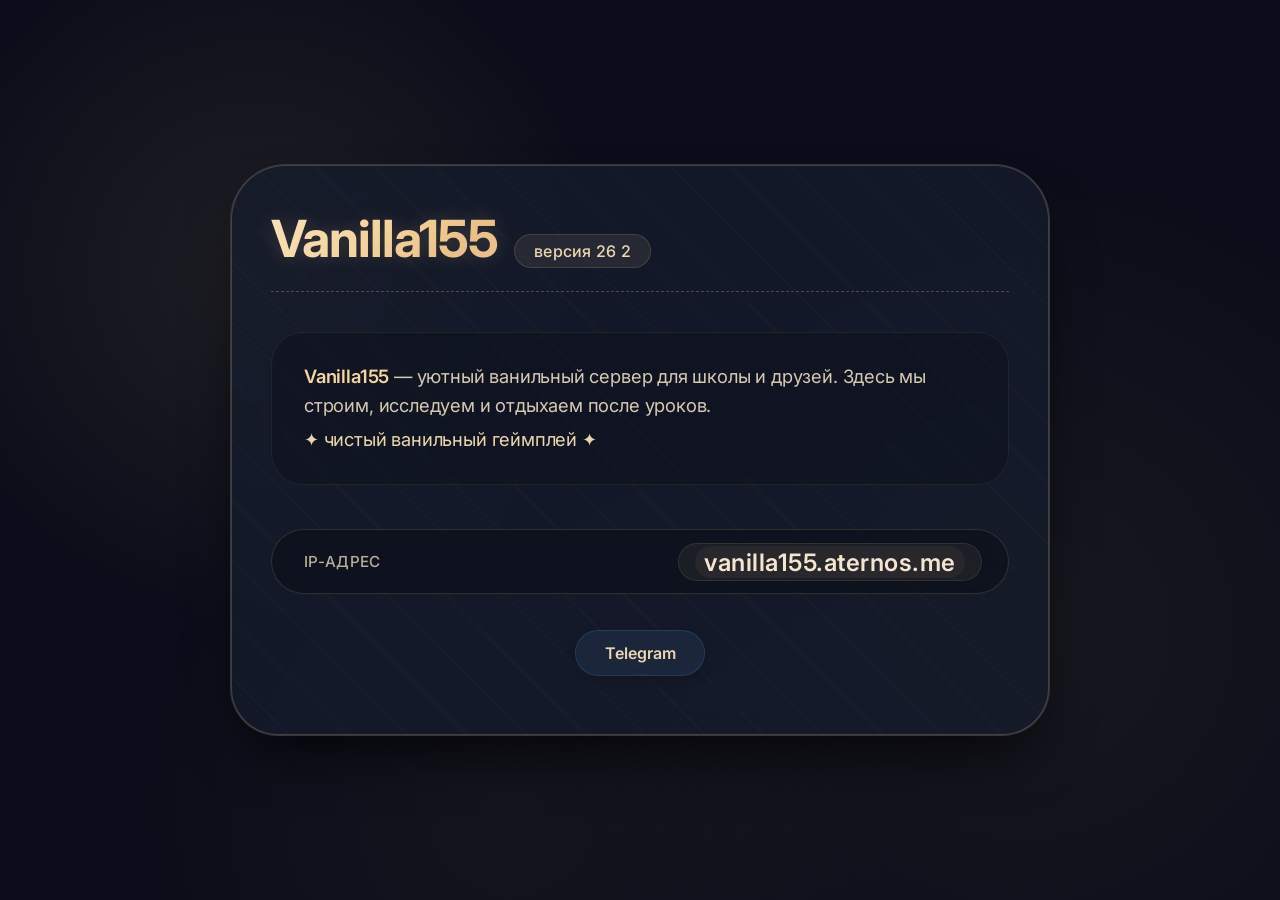
==== index.html @ 127abeaf "Update and rename web.html to index.html" ====
<!DOCTYPE html>
<html lang="ru">
<head>
  <meta charset="UTF-8">
  <meta name="viewport" content="width=device-width, initial-scale=1.0, maximum-scale=1.0, user-scalable=yes">
  <title>Vanilla155</title>
  <link rel="preconnect" href="https://fonts.googleapis.com">
  <link rel="preconnect" href="https://fonts.gstatic.com" crossorigin>
  <link href="https://fonts.googleapis.com/css2?family=Inter:ital,opsz,wght@0,14..32,400..700;1,14..32,500..700&display=swap" rel="stylesheet">
  <style>
    * {
      margin: 0;
      padding: 0;
      box-sizing: border-box;
    }

    body {
      background: #0b0e1a;
      font-family: 'Inter', sans-serif;
      min-height: 100vh;
      display: flex;
      align-items: center;
      justify-content: center;
      padding: 2rem 1rem;
      position: relative;
      overflow-x: hidden;
    }

    body::before {
      content: '';
      position: fixed;
      inset: 0;
      background: 
        radial-gradient(circle at 20% 30%, rgba(255, 215, 150, 0.08) 0%, transparent 30%),
        radial-gradient(circle at 80% 70%, rgba(230, 180, 120, 0.06) 0%, transparent 40%),
        radial-gradient(circle at 40% 90%, rgba(200, 150, 100, 0.05) 0%, transparent 35%);
      z-index: 0;
      pointer-events: none;
    }

    .server-card {
      position: relative;
      z-index: 2;
      max-width: 820px;
      width: 100%;
      background: rgba(22, 28, 46, 0.75);
      backdrop-filter: blur(12px);
      -webkit-backdrop-filter: blur(12px);
      border-radius: 56px 56px 48px 48px;
      padding: 2.8rem 2.5rem 3.2rem;
      box-shadow: 0 30px 60px -20px rgba(0, 0, 0, 0.8), 0 0 0 1px rgba(255, 215, 150, 0.2) inset;
      border: 1px solid rgba(255, 215, 150, 0.15);
    }

    .server-card::after {
      content: '';
      position: absolute;
      inset: 0;
      border-radius: 56px 56px 48px 48px;
      background: repeating-linear-gradient(45deg, transparent, transparent 40px, rgba(255, 215, 150, 0.01) 40px, rgba(255, 215, 150, 0.02) 42px);
      pointer-events: none;
      z-index: 0;
    }

    .card-content {
      position: relative;
      z-index: 3;
    }

    .header {
      display: flex;
      flex-wrap: wrap;
      align-items: center;
      gap: 1.2rem 2rem;
      margin-bottom: 2.5rem;
      border-bottom: 1px dashed rgba(255, 215, 150, 0.25);
      padding-bottom: 1.4rem;
    }

    .server-avatar {
      width: 72px;
      height: 72px;
      border-radius: 50%;
      object-fit: cover;
      border: 2px solid rgba(255, 215, 150, 0.3);
      box-shadow: 0 0 20px rgba(245, 205, 140, 0.15);
      flex-shrink: 0;
      background: #1e2538;
    }

    .server-title-group {
      display: flex;
      flex-wrap: wrap;
      align-items: baseline;
      gap: 0.5rem 1rem;
      flex: 1;
    }

    .server-name {
      font-size: 3.2rem;
      font-weight: 700;
      letter-spacing: -0.02em;
      background: linear-gradient(135deg, #f7e3c0 0%, #f5d5a0 45%, #eac08a 80%);
      -webkit-background-clip: text;
      -webkit-text-fill-color: transparent;
      background-clip: text;
      text-shadow: 0 0 20px rgba(245, 205, 140, 0.2);
      line-height: 1.1;
    }

    .server-version {
      font-size: 1rem;
      font-weight: 500;
      background: rgba(255, 215, 150, 0.08);
      backdrop-filter: blur(4px);
      -webkit-backdrop-filter: blur(4px);
      padding: 0.4rem 1.2rem;
      border-radius: 40px;
      color: #ecd6b0;
      border: 1px solid rgba(255, 215, 150, 0.15);
      letter-spacing: 0.3px;
      white-space: nowrap;
    }

    .description-block {
      background: rgba(0,0,0,0.2);
      border-radius: 32px;
      padding: 1.8rem 2rem;
      margin: 1.8rem 0 2.8rem;
      border: 1px solid rgba(255, 215, 150, 0.08);
      backdrop-filter: blur(4px);
      display: flex;
      align-items: center;
      gap: 1.5rem;
      flex-wrap: wrap;
    }

    .description-icon {
      width: 56px;
      height: 56px;
      object-fit: contain;
      flex-shrink: 0;
      border-radius: 12px;
      filter: drop-shadow(0 4px 8px rgba(0,0,0,0.3));
    }

    .description-block p {
      font-size: 1.15rem;
      line-height: 1.6;
      color: #d6c9b2;
      font-weight: 400;
      letter-spacing: -0.01em;
      flex: 1;
      min-width: 200px;
    }

    .description-block strong {
      color: #f5d5a0;
      font-weight: 600;
    }

    .description-block .tagline {
      color: #ecd6b0;
      display: inline-block;
      margin-top: 0.3rem;
    }

    .ip-section {
      display: flex;
      flex-wrap: wrap;
      align-items: center;
      justify-content: space-between;
      gap: 1.2rem;
      background: rgba(0,0,0,0.3);
      padding: 0.8rem 1.6rem 0.8rem 2rem;
      border-radius: 80px;
      border: 1px solid rgba(255, 215, 150, 0.15);
      backdrop-filter: blur(4px);
      margin: 2.8rem 0 2.2rem;
    }

    .ip-label {
      display: flex;
      align-items: center;
      gap: 0.6rem;
      font-weight: 500;
      color: #b9ad9a;
      font-size: 0.95rem;
      letter-spacing: 0.3px;
      text-transform: uppercase;
    }

    .ip-icon {
      width: 28px;
      height: 28px;
      object-fit: contain;
      filter: drop-shadow(0 2px 4px rgba(0,0,0,0.3));
    }

    .ip-address {
      font-family: 'Inter', monospace;
      font-weight: 600;
      font-size: 1.5rem;
      color: #f5e5d0;
      letter-spacing: 0.5px;
      background: rgba(255, 215, 150, 0.06);
      padding: 0.2rem 1rem;
      border-radius: 40px;
      border: 1px solid rgba(255, 215, 150, 0.1);
      word-break: break-all;
      text-align: center;
    }

    .ip-address span {
      background: rgba(255, 215, 150, 0.05);
      padding: 0.1rem 0.6rem;
      border-radius: 30px;
    }

    .social-links {
      display: flex;
      flex-wrap: wrap;
      align-items: center;
      justify-content: center;
      gap: 1rem 1.5rem;
      margin: 2rem 0 0.5rem;
    }

    .social-btn {
      display: inline-flex;
      align-items: center;
      gap: 0.7rem;
      padding: 0.75rem 1.8rem;
      border-radius: 60px;
      font-weight: 600;
      font-size: 1rem;
      text-decoration: none;
      transition: all 0.2s ease;
      border: 1px solid rgba(255, 215, 150, 0.1);
      backdrop-filter: blur(4px);
      background: rgba(0, 0, 0, 0.25);
      color: #ecd6b0;
      box-shadow: 0 4px 12px rgba(0,0,0,0.2);
    }

    .social-btn:hover {
      transform: translateY(-3px) scale(1.02);
      box-shadow: 0 12px 24px rgba(0,0,0,0.4);
      border-color: rgba(255, 215, 150, 0.3);
    }

    .social-btn .social-icon {
      width: 28px;
      height: 28px;
      object-fit: contain;
      filter: drop-shadow(0 2px 4px rgba(0,0,0,0.2));
    }

    .social-btn.max {
      background: rgba(255, 215, 150, 0.08);
      border-color: rgba(255, 215, 150, 0.2);
    }

    .social-btn.max:hover {
      background: rgba(255, 215, 150, 0.15);
    }

    .social-btn.telegram {
      background: rgba(100, 180, 255, 0.08);
      border-color: rgba(100, 180, 255, 0.15);
    }

    .social-btn.telegram:hover {
      background: rgba(100, 180, 255, 0.15);
      border-color: rgba(100, 180, 255, 0.3);
    }

    .footer-note {
      margin-top: 3.2rem;
      text-align: center;
      font-size: 0.85rem;
      color: #6a5f4e;
      letter-spacing: 0.2px;
      border-top: 1px solid rgba(255, 215, 150, 0.05);
      padding-top: 1.6rem;
      display: flex;
      flex-wrap: wrap;
      justify-content: center;
      gap: 0.3rem 1.2rem;
    }

    .footer-note a {
      color: #b9a582;
      text-decoration: none;
      border-bottom: 1px dotted rgba(255, 215, 150, 0.15);
    }

    .footer-note a:hover {
      color: #ecd6b0;
      border-bottom-color: #ecd6b0;
    }

    @media (max-width: 650px) {
      .server-card {
        padding: 1.8rem 1.2rem 2.4rem;
        border-radius: 36px;
      }
      .server-name {
        font-size: 2.4rem;
      }
      .server-avatar {
        width: 60px;
        height: 60px;
      }
      .header {
        flex-wrap: wrap;
        gap: 0.8rem;
      }
      .server-title-group {
        flex-wrap: wrap;
      }
      .description-block {
        flex-direction: column;
        align-items: flex-start;
        padding: 1.4rem 1.2rem;
      }
      .description-icon {
        width: 48px;
        height: 48px;
      }
      .ip-section {
        flex-direction: column;
        align-items: stretch;
        padding: 1.2rem 1.2rem;
        border-radius: 40px;
        gap: 0.6rem;
      }
      .ip-address {
        font-size: 1.2rem;
        padding: 0.3rem 0.8rem;
      }
      .social-links {
        flex-direction: column;
        width: 100%;
      }
      .social-btn {
        width: 100%;
        justify-content: center;
        padding: 0.8rem 1.2rem;
      }
      .description-block p {
        font-size: 1rem;
      }
    }

    @media (max-width: 450px) {
      .server-name {
        font-size: 2rem;
      }
      .ip-address {
        font-size: 1rem;
      }
      .server-avatar {
        width: 48px;
        height: 48px;
      }
    }
  </style>
</head>
<body>
  <div class="server-card">
    <div class="card-content">

      <div class="header">
        <img 
          src="https://i.pinimg.com/originals/30/7f/f3/307ff32ca747976a871599741649406a.jpg" 
          alt="Аватар Vanilla155" 
          class="server-avatar"
          loading="lazy"
          onerror="this.style.display='none'"
        >
        <div class="server-title-group">
          <h1 class="server-name">Vanilla155</h1>
          <span class="server-version">версия 26
          2</span>
        </div>
      </div>

      <div class="description-block">
        <img 
          src="https://img.icons8.com/fluency/96/minecraft-logo.png" 
          alt="Minecraft" 
          class="description-icon"
          loading="lazy"
          onerror="this.style.display='none'"
        >
        <p>
          <strong>Vanilla155</strong> — уютный ванильный сервер для школы и друзей. 
          Здесь мы строим, исследуем и отдыхаем после уроков. 
          <span class="tagline">✦ чистый ванильный геймплей ✦</span>
        </p>
      </div>

      <div class="ip-section">
        <span class="ip-label">
          <img 
            src="https://img.icons8.com/fluency/96/internet.png" 
            alt="IP" 
            class="ip-icon"
            loading="lazy"
            onerror="this.style.display='none'"
          >
          IP-адрес
        </span>
        <div class="ip-address">
          <span>vanilla155.aternos.me</span>
        </div>
      </div>

      <div class="social-links">
        <a href="https://t.me/+peVdToLWEV1jYTRi" target="_blank" rel="noopener noreferrer" class="social-btn telegram">
          <img 
            src="https://img.icons8.com/fluency/96/telegram-app.png" 
            alt="Telegram" 
            class="social-icon"
            loading="lazy"
            onerror="this.style.display='none'"
          >
          Telegram
        </a>
      </div>

    </div>
  </div>
</body>
</html>
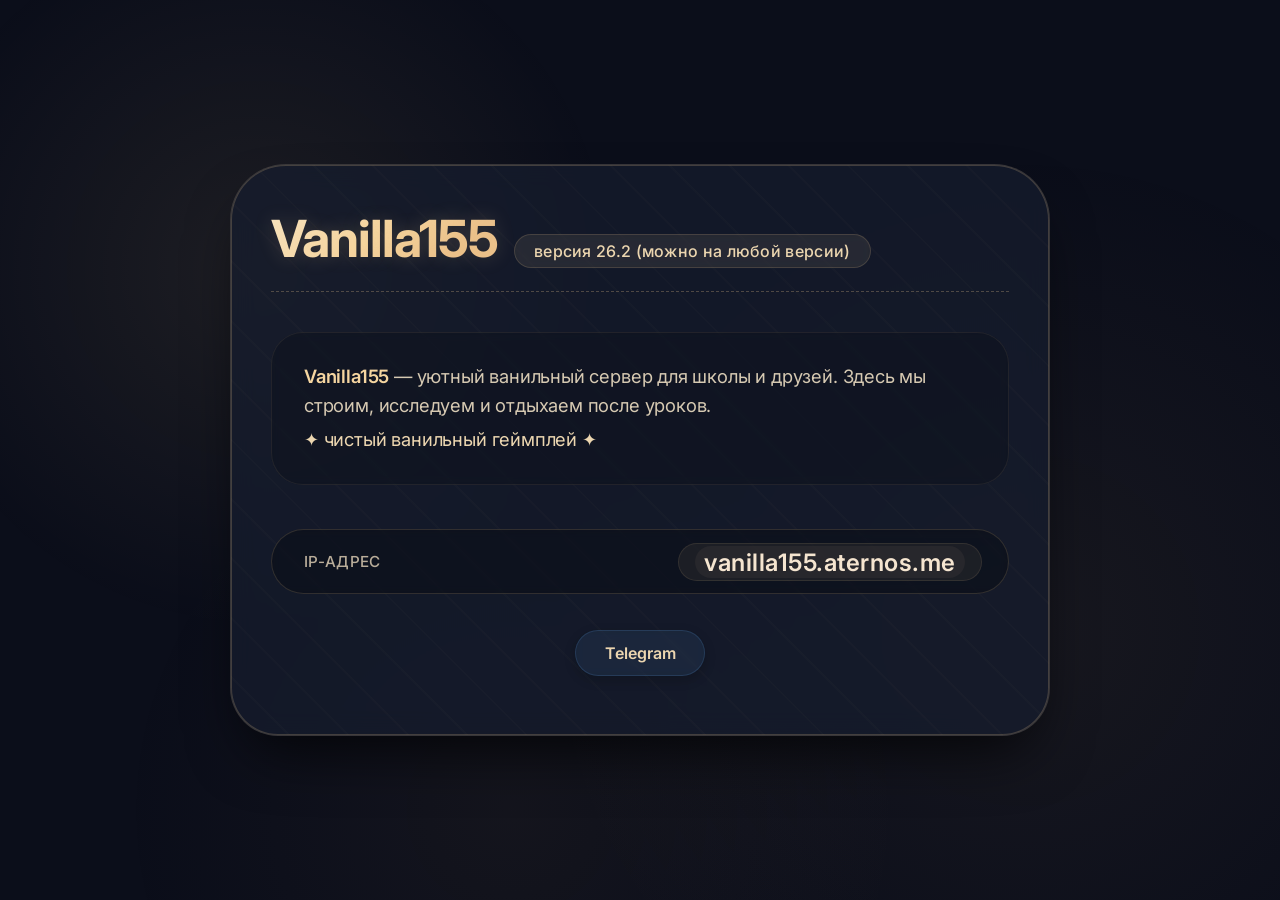
==== commit 19c035bc: "Update index.html" ====
--- a/index.html
+++ b/index.html
@@ -381,8 +381,7 @@
         >
         <div class="server-title-group">
           <h1 class="server-name">Vanilla155</h1>
-          <span class="server-version">версия 26
-          2</span>
+          <span class="server-version">версия 26.2 (можно на любой версии)</span>
         </div>
       </div>
 
@@ -429,7 +428,6 @@
           Telegram
         </a>
       </div>
-
     </div>
   </div>
 </body>
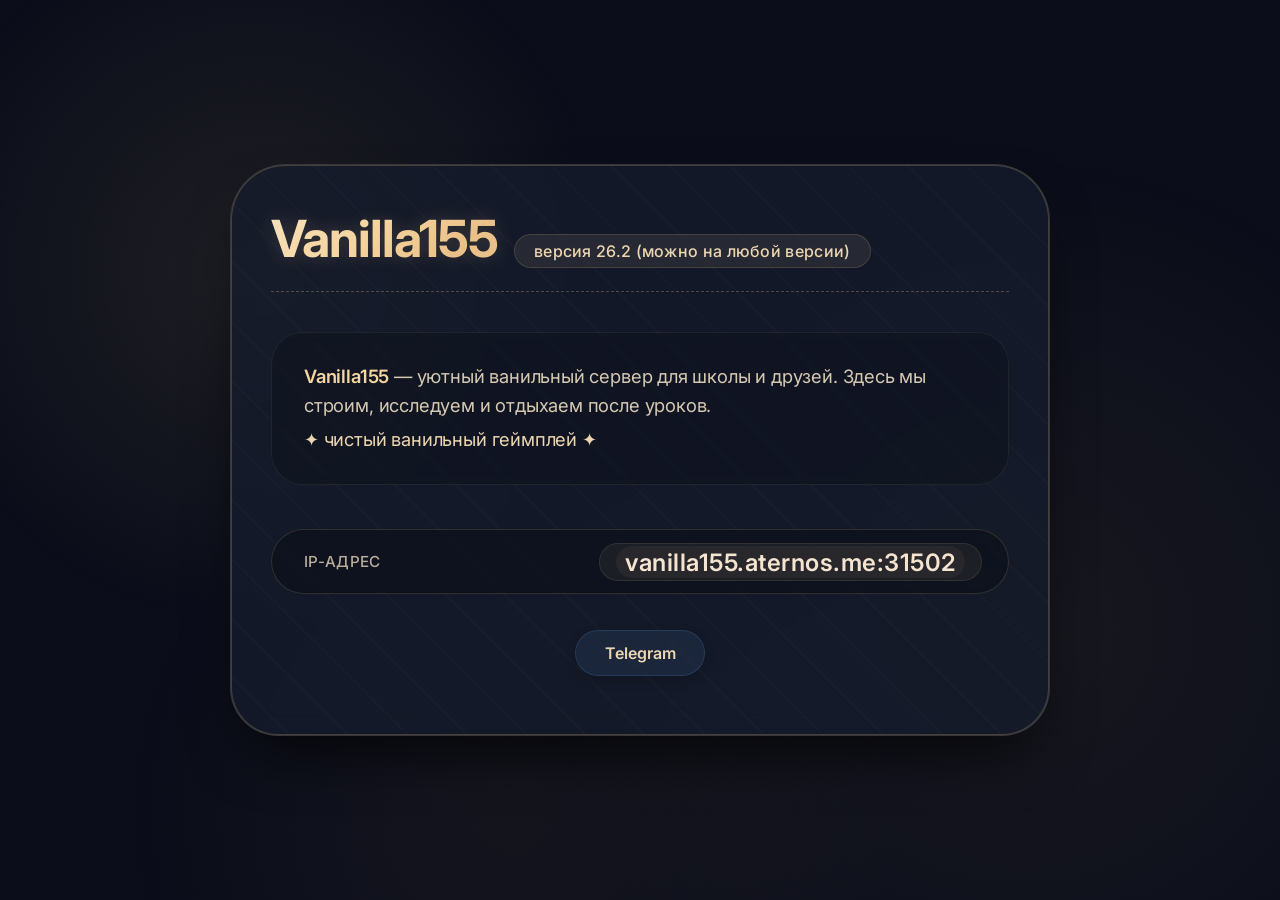
==== commit a14e44b6: "Update index.html" ====
--- a/index.html
+++ b/index.html
@@ -412,7 +412,7 @@
           IP-адрес
         </span>
         <div class="ip-address">
-          <span>vanilla155.aternos.me</span>
+          <span>vanilla155.aternos.me:31502</span>
         </div>
       </div>
 
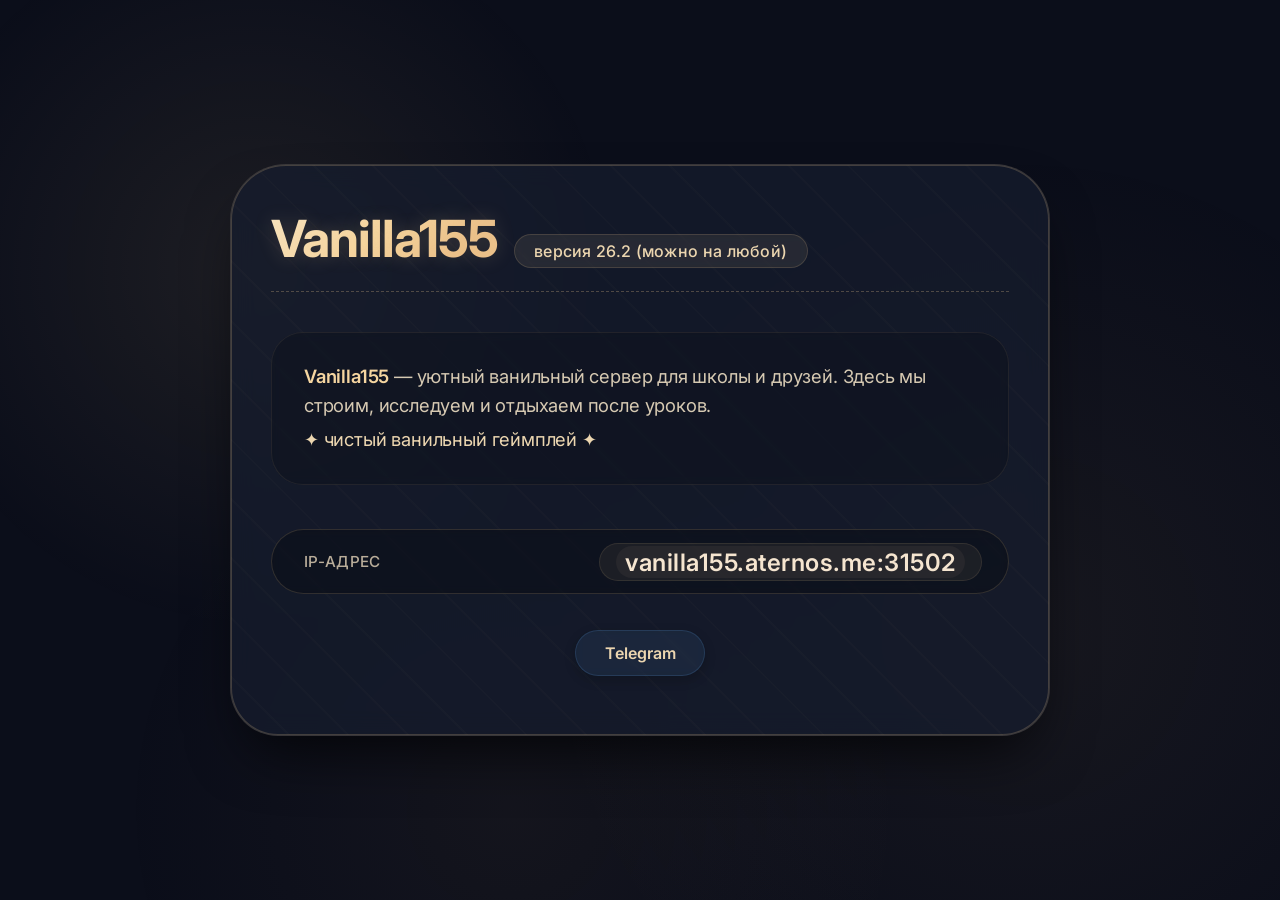
==== commit cec51106: "Update index.html" ====
--- a/index.html
+++ b/index.html
@@ -381,7 +381,7 @@
         >
         <div class="server-title-group">
           <h1 class="server-name">Vanilla155</h1>
-          <span class="server-version">версия 26.2 (можно на любой версии)</span>
+          <span class="server-version">версия 26.2 (можно на любой)</span>
         </div>
       </div>
 
@@ -412,7 +412,8 @@
           IP-адрес
         </span>
         <div class="ip-address">
-          <span>vanilla155.aternos.me:31502</span>
+          <span>vanilla155.aternos.me:31502
+          </span>
         </div>
       </div>
 
